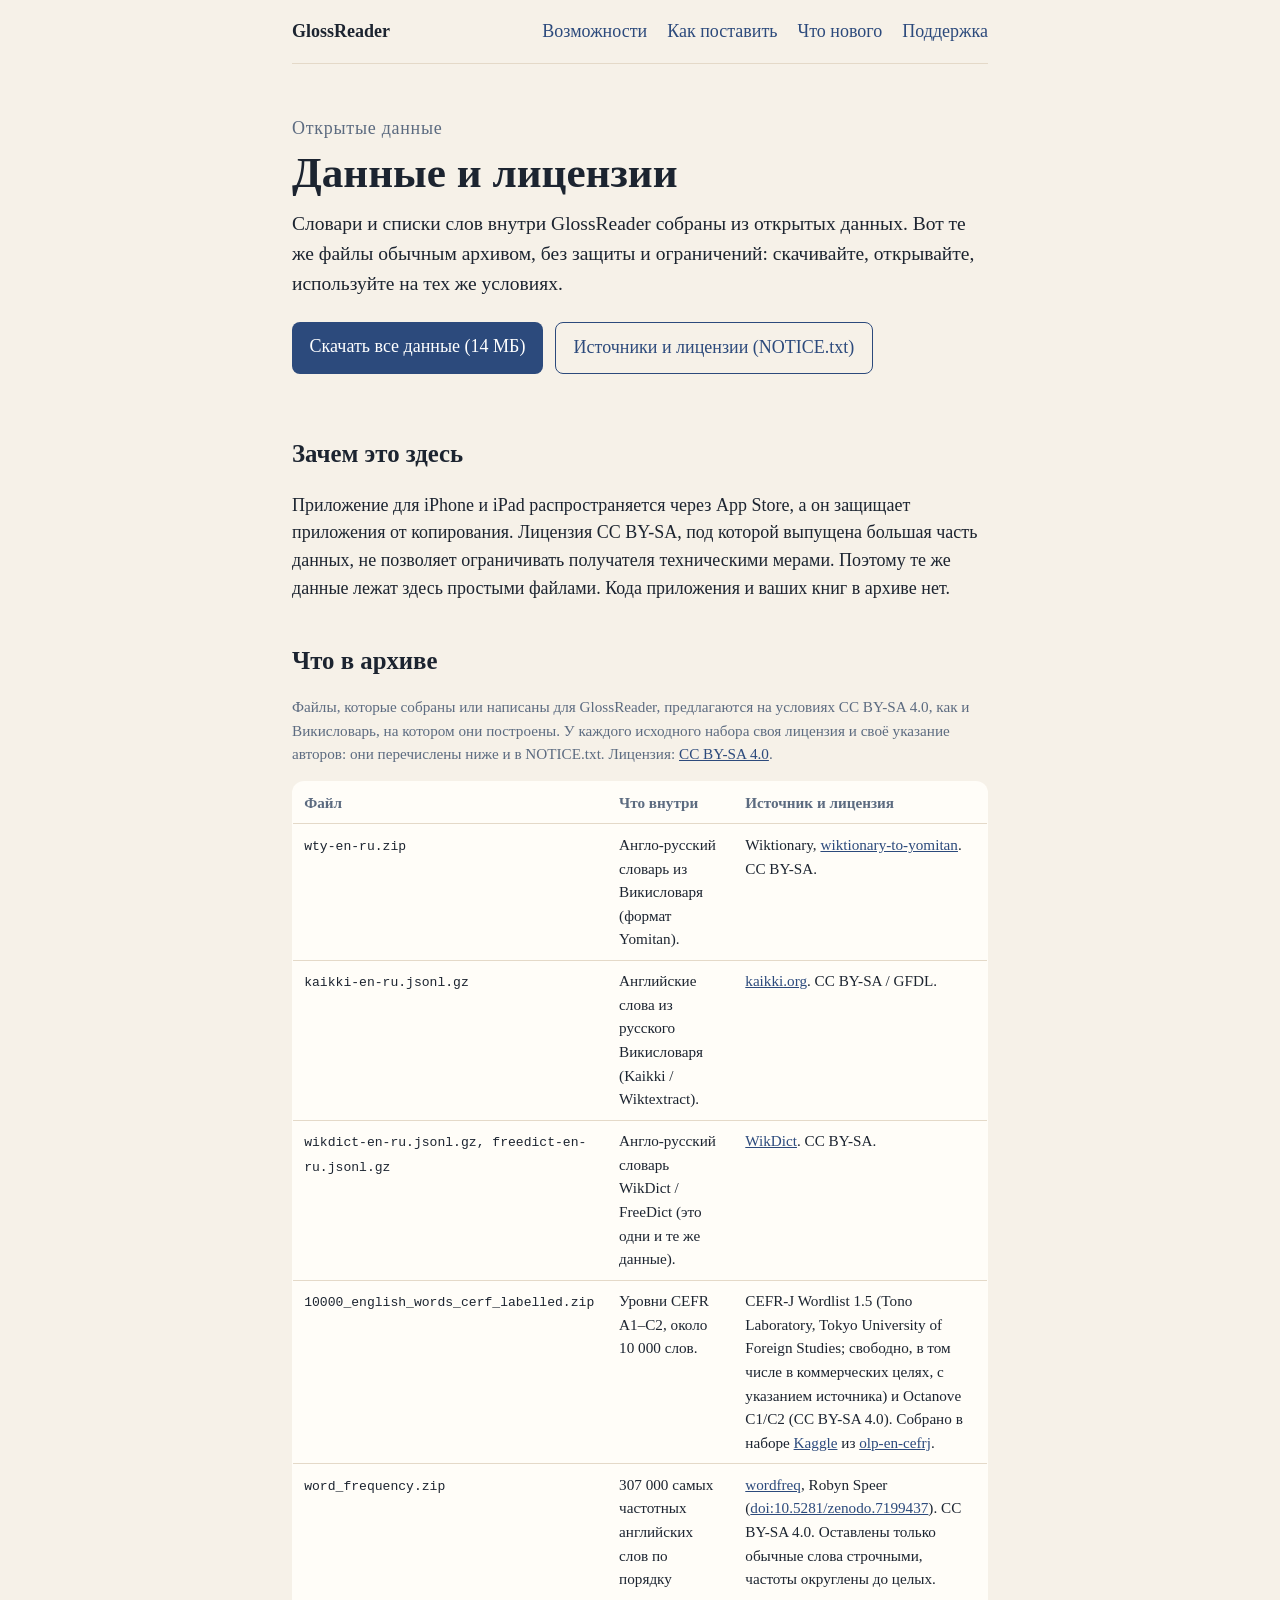
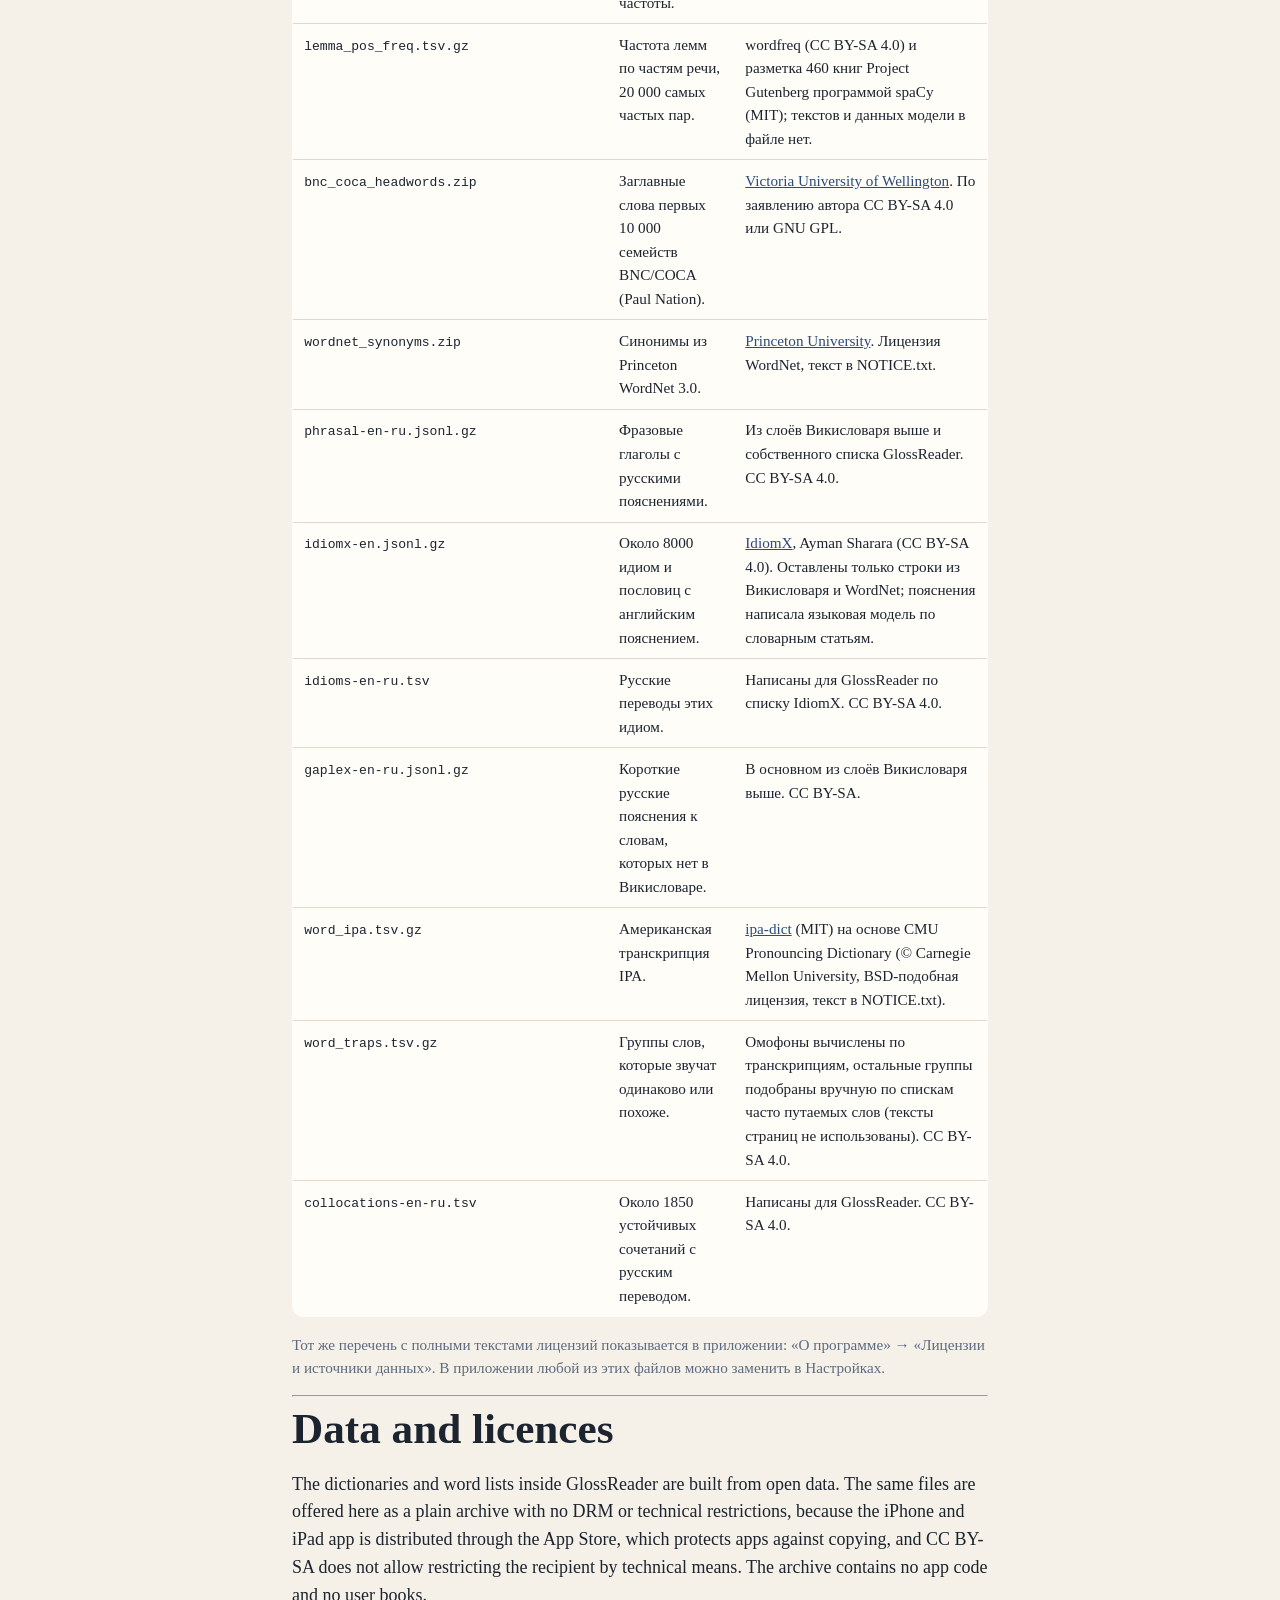
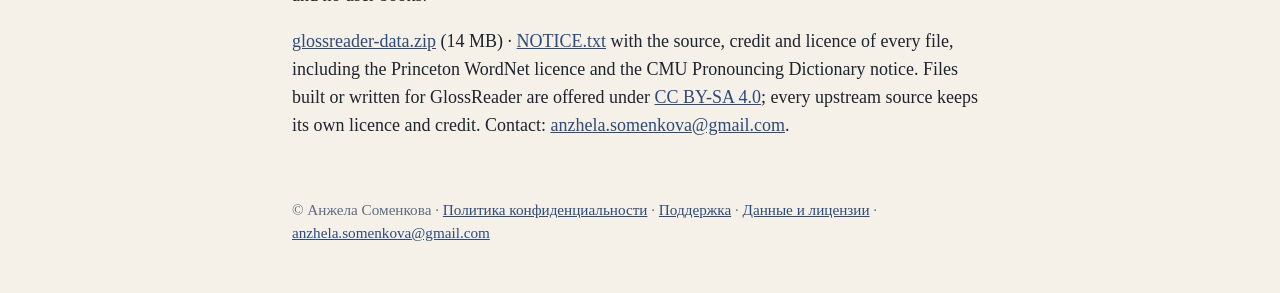
==== data.html @ 83afd5aa "Home page: drop the note under the video Co-Authored-By: Claude Opus 5.5 <noreply@anthropic.com>" ====
<!DOCTYPE html>
<html lang="ru">
<head>
  <meta charset="utf-8">
  <meta name="viewport" content="width=device-width, initial-scale=1">
  <title>GlossReader: данные и лицензии / Data and licences</title>
  <link rel="stylesheet" href="style.css">
</head>
<body>
  <div class="wrap">
    <nav>
      <a class="brand" href="index.html">GlossReader</a>
      <a href="index.html#features">Возможности</a>
      <a href="guide.html">Как поставить</a>
      <a href="notes.html">Что нового</a>
      <a href="support.html">Поддержка</a>
    </nav>

    <header class="hero">
      <p class="kicker">Открытые данные</p>
      <h1>Данные и лицензии</h1>
      <p class="lead">Словари и списки слов внутри GlossReader собраны из открытых данных. Вот те же файлы обычным архивом, без защиты и ограничений: скачивайте, открывайте, используйте на тех же условиях.</p>
      <div class="downloads">
        <a class="btn" href="downloads/data/glossreader-data.zip">Скачать все данные (14 МБ)</a>
        <a class="btn secondary" href="downloads/data/NOTICE.txt">Источники и лицензии (NOTICE.txt)</a>
      </div>
    </header>

    <h2>Зачем это здесь</h2>
    <p>Приложение для iPhone и iPad распространяется через App Store, а он защищает приложения от копирования. Лицензия CC BY-SA, под которой выпущена большая часть данных, не позволяет ограничивать получателя техническими мерами. Поэтому те же данные лежат здесь простыми файлами. Кода приложения и ваших книг в архиве нет.</p>

    <h2>Что в архиве</h2>
    <p class="fine">Файлы, которые собраны или написаны для GlossReader, предлагаются на условиях CC BY-SA 4.0, как и Викисловарь, на котором они построены. У каждого исходного набора своя лицензия и своё указание авторов: они перечислены ниже и в NOTICE.txt. Лицензия: <a href="https://creativecommons.org/licenses/by-sa/4.0/legalcode.en">CC BY-SA 4.0</a>.</p>
    <table>
      <thead><tr><th>Файл</th><th>Что внутри</th><th>Источник и лицензия</th></tr></thead>
      <tbody>
        <tr><td><code>wty-en-ru.zip</code></td><td>Англо-русский словарь из Викисловаря (формат Yomitan).</td><td>Wiktionary, <a href="https://github.com/yomidevs/wiktionary-to-yomitan">wiktionary-to-yomitan</a>. CC BY-SA.</td></tr>
        <tr><td><code>kaikki-en-ru.jsonl.gz</code></td><td>Английские слова из русского Викисловаря (Kaikki / Wiktextract).</td><td><a href="https://kaikki.org/dictionary/downloads/ru/">kaikki.org</a>. CC BY-SA / GFDL.</td></tr>
        <tr><td><code>wikdict-en-ru.jsonl.gz, freedict-en-ru.jsonl.gz</code></td><td>Англо-русский словарь WikDict / FreeDict (это одни и те же данные).</td><td><a href="https://www.wikdict.com/page/about">WikDict</a>. CC BY-SA.</td></tr>
        <tr><td><code>10000_english_words_cerf_labelled.zip</code></td><td>Уровни CEFR A1–C2, около 10 000 слов.</td><td>CEFR-J Wordlist 1.5 (Tono Laboratory, Tokyo University of Foreign Studies; свободно, в том числе в коммерческих целях, с указанием источника) и Octanove C1/C2 (CC BY-SA 4.0). Собрано в наборе <a href="https://www.kaggle.com/datasets/nezahatkk/10-000-english-words-cerf-labelled">Kaggle</a> из <a href="https://github.com/openlanguageprofiles/olp-en-cefrj">olp-en-cefrj</a>.</td></tr>
        <tr><td><code>word_frequency.zip</code></td><td>307 000 самых частотных английских слов по порядку частоты.</td><td><a href="https://github.com/rspeer/wordfreq">wordfreq</a>, Robyn Speer (<a href="https://doi.org/10.5281/zenodo.7199437">doi:10.5281/zenodo.7199437</a>). CC BY-SA 4.0. Оставлены только обычные слова строчными, частоты округлены до целых.</td></tr>
        <tr><td><code>lemma_pos_freq.tsv.gz</code></td><td>Частота лемм по частям речи, 20 000 самых частых пар.</td><td>wordfreq (CC BY-SA 4.0) и разметка 460 книг Project Gutenberg программой spaCy (MIT); текстов и данных модели в файле нет.</td></tr>
        <tr><td><code>bnc_coca_headwords.zip</code></td><td>Заглавные слова первых 10 000 семейств BNC/COCA (Paul Nation).</td><td><a href="https://www.wgtn.ac.nz/lals/resources/paul-nations-resources/vocabulary-lists">Victoria University of Wellington</a>. По заявлению автора CC BY-SA 4.0 или GNU GPL.</td></tr>
        <tr><td><code>wordnet_synonyms.zip</code></td><td>Синонимы из Princeton WordNet 3.0.</td><td><a href="https://wordnet.princeton.edu/">Princeton University</a>. Лицензия WordNet, текст в NOTICE.txt.</td></tr>
        <tr><td><code>phrasal-en-ru.jsonl.gz</code></td><td>Фразовые глаголы с русскими пояснениями.</td><td>Из слоёв Викисловаря выше и собственного списка GlossReader. CC BY-SA 4.0.</td></tr>
        <tr><td><code>idiomx-en.jsonl.gz</code></td><td>Около 8000 идиом и пословиц с английским пояснением.</td><td><a href="https://huggingface.co/datasets/aymansharara/IdiomX">IdiomX</a>, Ayman Sharara (CC BY-SA 4.0). Оставлены только строки из Викисловаря и WordNet; пояснения написала языковая модель по словарным статьям.</td></tr>
        <tr><td><code>idioms-en-ru.tsv</code></td><td>Русские переводы этих идиом.</td><td>Написаны для GlossReader по списку IdiomX. CC BY-SA 4.0.</td></tr>
        <tr><td><code>gaplex-en-ru.jsonl.gz</code></td><td>Короткие русские пояснения к словам, которых нет в Викисловаре.</td><td>В основном из слоёв Викисловаря выше. CC BY-SA.</td></tr>
        <tr><td><code>word_ipa.tsv.gz</code></td><td>Американская транскрипция IPA.</td><td><a href="https://github.com/open-dict-data/ipa-dict">ipa-dict</a> (MIT) на основе CMU Pronouncing Dictionary (© Carnegie Mellon University, BSD-подобная лицензия, текст в NOTICE.txt).</td></tr>
        <tr><td><code>word_traps.tsv.gz</code></td><td>Группы слов, которые звучат одинаково или похоже.</td><td>Омофоны вычислены по транскрипциям, остальные группы подобраны вручную по спискам часто путаемых слов (тексты страниц не использованы). CC BY-SA 4.0.</td></tr>
        <tr><td><code>collocations-en-ru.tsv</code></td><td>Около 1850 устойчивых сочетаний с русским переводом.</td><td>Написаны для GlossReader. CC BY-SA 4.0.</td></tr>
      </tbody>
    </table>
    <p class="fine">Тот же перечень с полными текстами лицензий показывается в приложении: «О программе» → «Лицензии и источники данных». В приложении любой из этих файлов можно заменить в Настройках.</p>

    <hr>

    <h1>Data and licences</h1>
    <p>The dictionaries and word lists inside GlossReader are built from open data. The same files are offered here as a plain archive with no DRM or technical restrictions, because the iPhone and iPad app is distributed through the App Store, which protects apps against copying, and CC BY-SA does not allow restricting the recipient by technical means. The archive contains no app code and no user books.</p>
    <p><a href="downloads/data/glossreader-data.zip">glossreader-data.zip</a> (14 MB) · <a href="downloads/data/NOTICE.txt">NOTICE.txt</a> with the source, credit and licence of every file, including the Princeton WordNet licence and the CMU Pronouncing Dictionary notice. Files built or written for GlossReader are offered under <a href="https://creativecommons.org/licenses/by-sa/4.0/legalcode.en">CC BY-SA 4.0</a>; every upstream source keeps its own licence and credit. Contact: <a href="mailto:anzhela.somenkova@gmail.com">anzhela.somenkova@gmail.com</a>.</p>

    <footer>© Анжела Соменкова · <a href="privacy.html">Политика конфиденциальности</a> · <a href="support.html">Поддержка</a> · <a href="data.html">Данные и лицензии</a> · <a href="mailto:anzhela.somenkova@gmail.com">anzhela.somenkova@gmail.com</a></footer>
  </div>
</body>
</html>
---- style.css ----
:root {
  color-scheme: light;
  --ink: #1c2430;
  --muted: #5c6b80;
  --paper: #f6f1e8;
  --card: #fffdf8;
  --line: #e4d9c8;
  --btn: #2c4a7c;
  --accent: #5b8def;
}
* { box-sizing: border-box; }
body {
  margin: 0;
  font: 18px/1.55 Georgia, "Iowan Old Style", Palatino, serif;
  color: var(--ink);
  background: var(--paper);
}
a { color: var(--btn); }
.wrap { max-width: 46rem; margin: 0 auto; padding: 0 1.25rem; }
nav {
  display: flex;
  flex-wrap: wrap;
  gap: 0.75rem 1.25rem;
  align-items: baseline;
  padding: 1.1rem 0;
  border-bottom: 1px solid var(--line);
}
nav .brand {
  font-weight: 700;
  color: var(--ink);
  text-decoration: none;
  margin-right: auto;
}
nav a { text-decoration: none; }
nav a:hover { text-decoration: underline; }
header.hero { padding: 3.2rem 0 1rem; }
.kicker { letter-spacing: 0.04em; color: var(--muted); margin: 0 0 0.4rem; }
h1 { font-size: 2.7rem; line-height: 1.08; margin: 0 0 0.8rem; }
h2 { font-size: 1.55rem; margin: 2.4rem 0 0.6rem; }
h3 { font-size: 1.15rem; margin: 0 0 0.35rem; }
.lead { font-size: 1.22rem; margin-top: 0; }
.downloads { display: flex; flex-wrap: wrap; gap: 0.75rem; margin: 1.4rem 0 0.4rem; }
.btn {
  display: inline-block;
  background: var(--btn);
  color: #fff;
  text-decoration: none;
  padding: 0.7rem 1.1rem;
  border-radius: 8px;
}
.btn.secondary { background: transparent; color: var(--btn); border: 1px solid var(--btn); }
.fine, footer { color: var(--muted); font-size: 0.95rem; }
footer { padding: 2.5rem 0 3rem; }
.cards {
  display: grid;
  grid-template-columns: 1fr;
  gap: 0.8rem;
  margin-top: 1rem;
}
@media (min-width: 720px) {
  .cards { grid-template-columns: 1fr 1fr; }
}
.card, .note, .step {
  background: var(--card);
  border: 1px solid var(--line);
  border-radius: 12px;
  padding: 1rem 1.1rem 1.05rem;
}
.card p, .note p, .step p { margin: 0.35rem 0 0; }
.card p { color: var(--muted); font-size: 0.98rem; }
.steps { display: grid; gap: 0.8rem; margin-top: 0.6rem; }
.step strong.n {
  display: inline-block;
  min-width: 1.4rem;
  color: var(--accent);
}
pre, code {
  font-family: ui-monospace, SFMono-Regular, Menlo, monospace;
  font-size: 0.86em;
}
pre {
  background: #1c2430;
  color: #f6f1e8;
  padding: 0.9rem 1rem;
  border-radius: 10px;
  overflow-x: auto;
  line-height: 1.45;
}
table {
  width: 100%;
  border-collapse: collapse;
  background: var(--card);
  border: 1px solid var(--line);
  border-radius: 12px;
  overflow: hidden;
  font-size: 0.95rem;
}
th, td { text-align: left; padding: 0.55rem 0.7rem; border-bottom: 1px solid var(--line); vertical-align: top; }
th { color: var(--muted); font-weight: 600; }
.note time { color: var(--muted); font-size: 0.9rem; }
.note ul { margin: 0.4rem 0 0; padding-left: 1.15rem; }
.note li { margin: 0.25rem 0; }
.notes { display: grid; gap: 0.9rem; }
.video {
  position: relative;
  aspect-ratio: 16 / 9;
  margin: 0.6rem 0 0.4rem;
  border-radius: 12px;
  overflow: hidden;
  background: #000;
  border: 1px solid var(--line);
}
.video a { position: absolute; inset: 0; display: block; }
.video img, .video iframe { position: absolute; inset: 0; width: 100%; height: 100%; border: 0; object-fit: cover; display: block; }
.video .play {
  position: absolute;
  left: 50%;
  top: 50%;
  width: 76px;
  height: 54px;
  margin: -27px 0 0 -38px;
  border-radius: 14px;
  background: rgba(28, 36, 48, 0.82);
  transition: background 0.15s;
}
.video .play::after {
  content: "";
  position: absolute;
  left: 31px;
  top: 16px;
  border-style: solid;
  border-width: 11px 0 11px 19px;
  border-color: transparent transparent transparent #fff;
}
.video a:hover .play, .video a:focus-visible .play { background: #c4302b; }
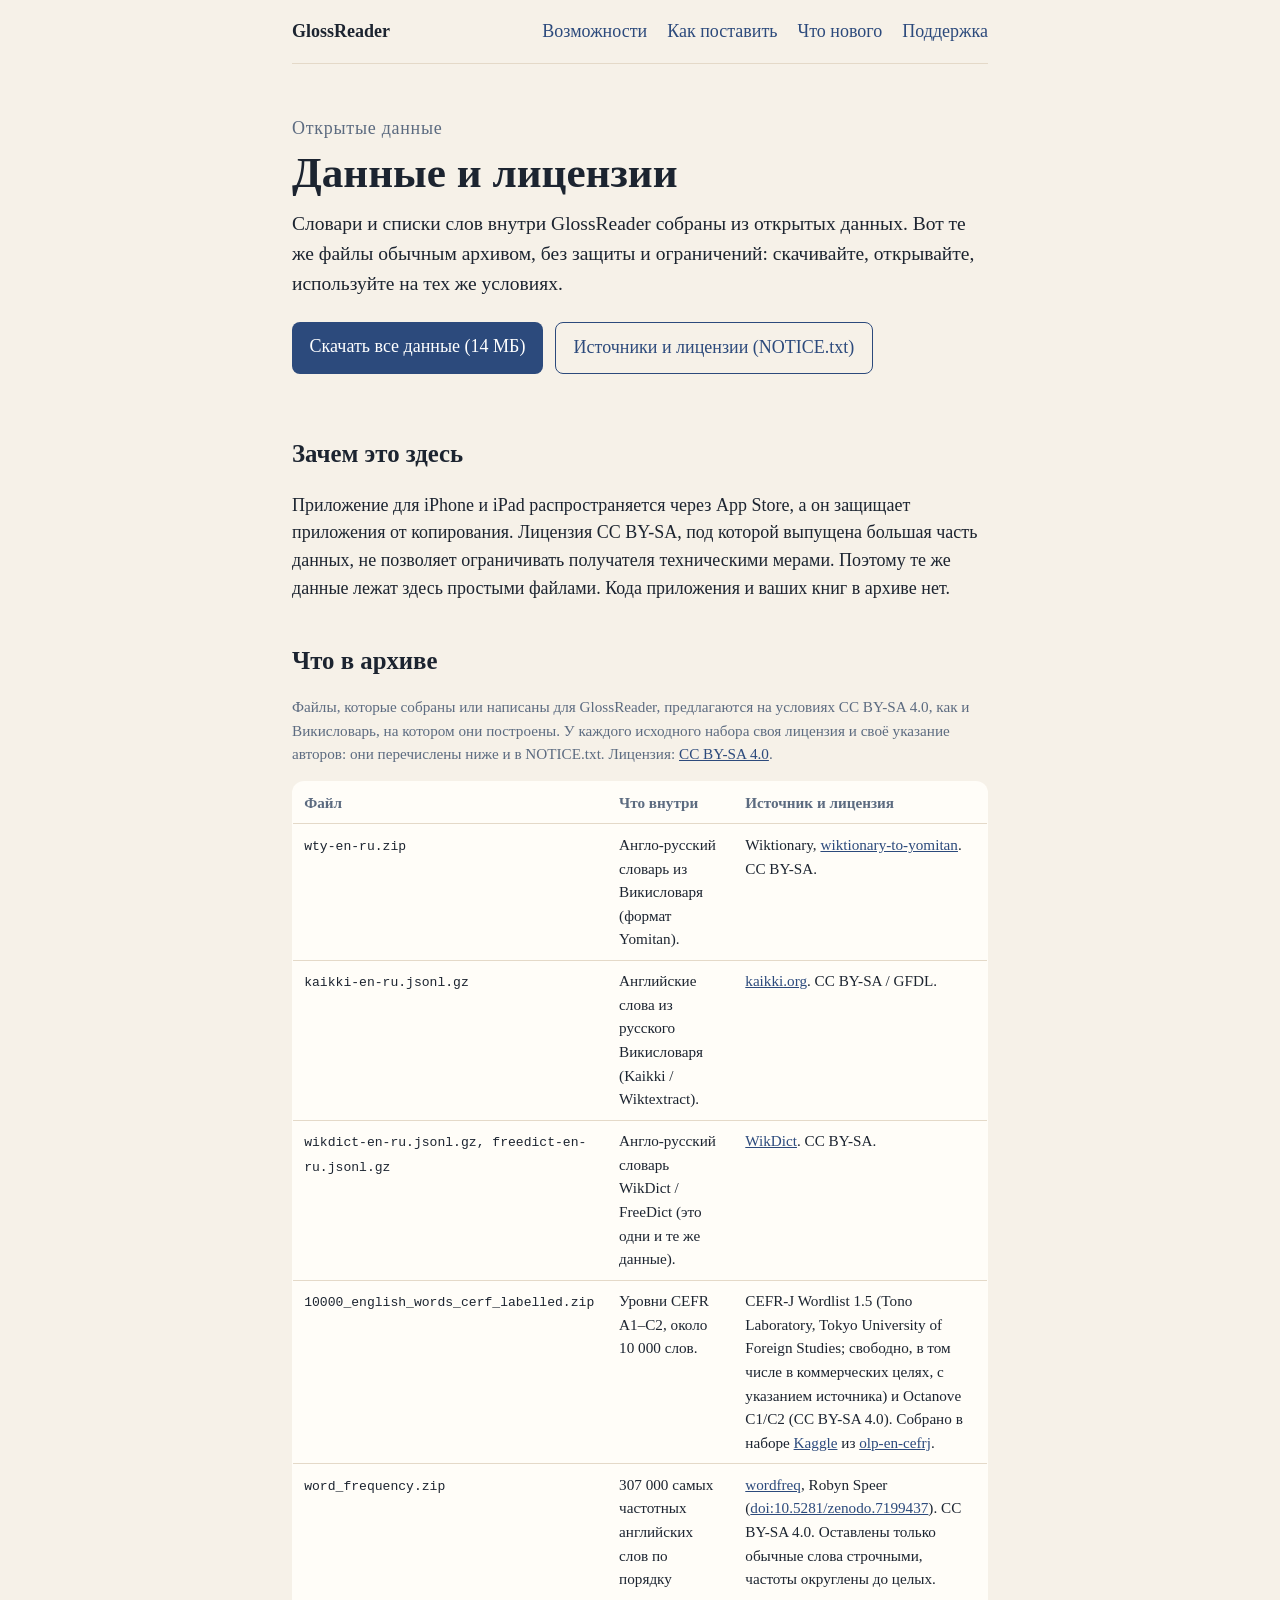
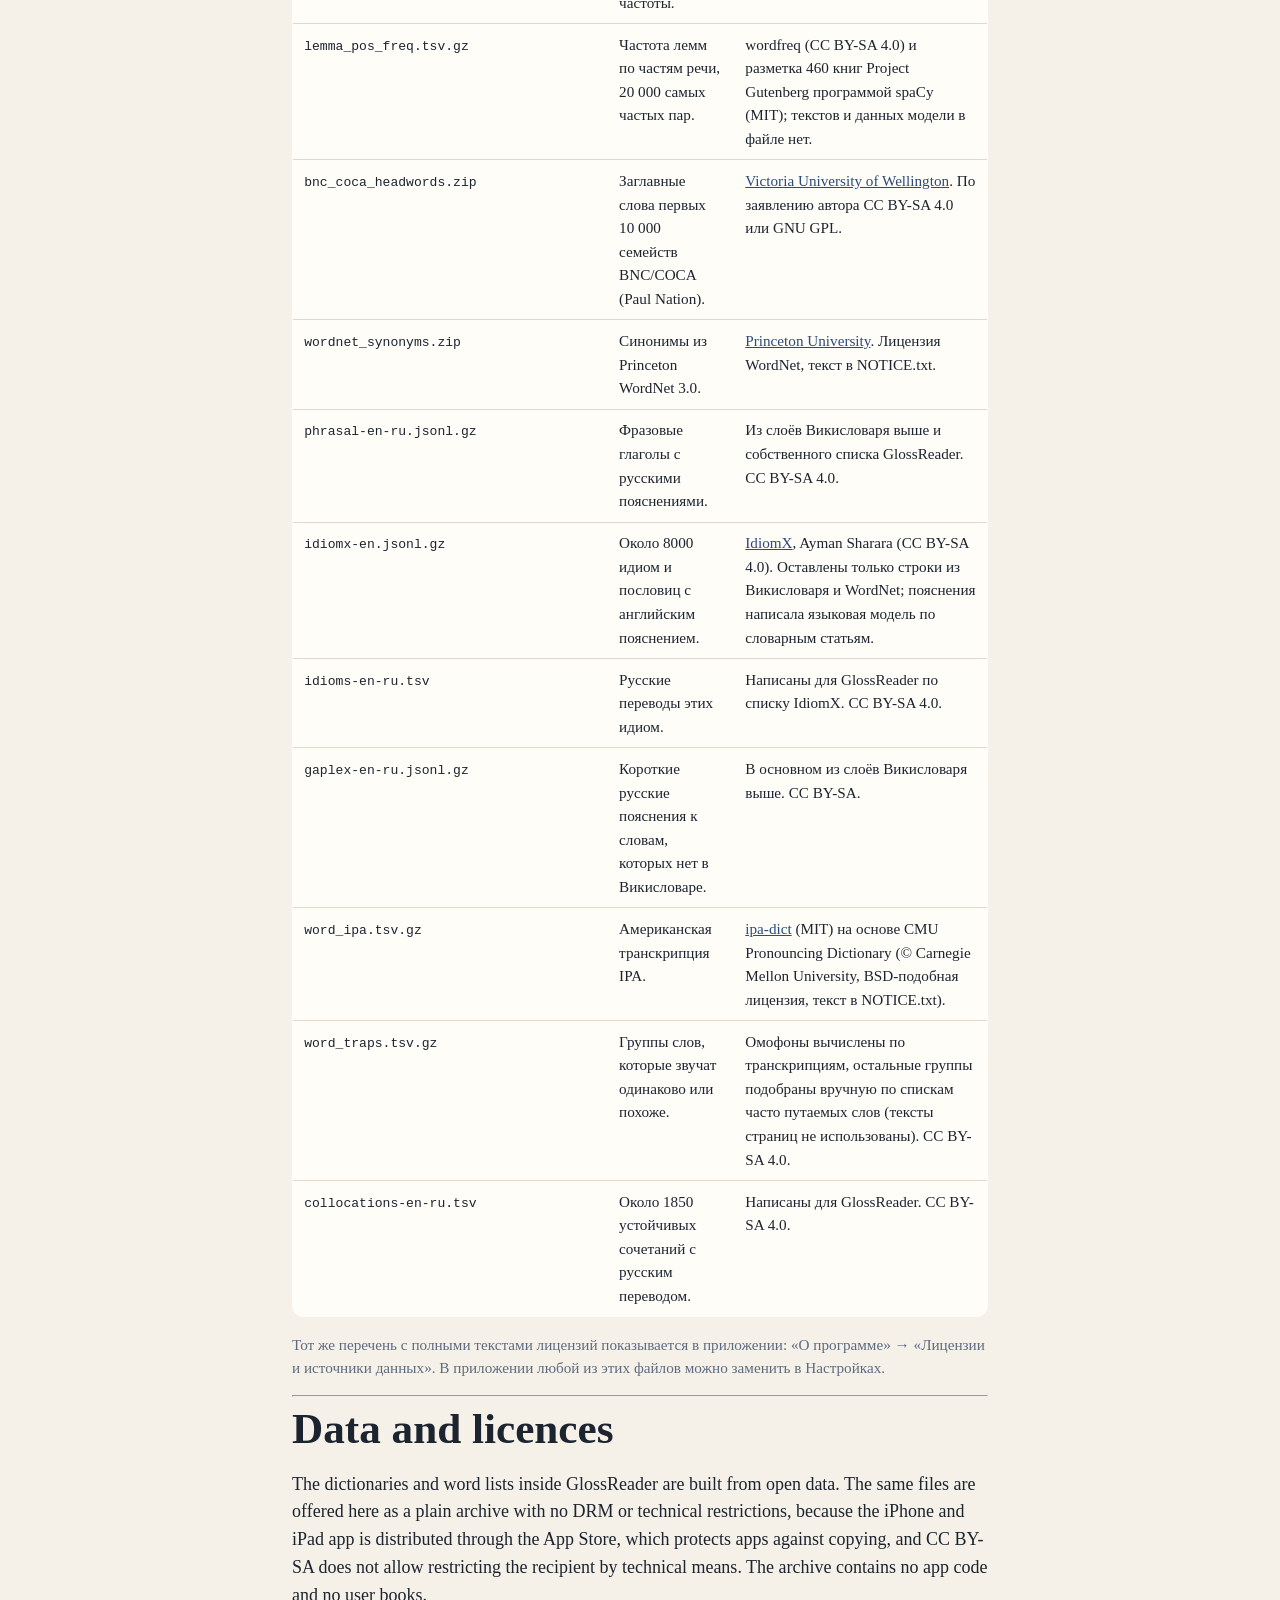
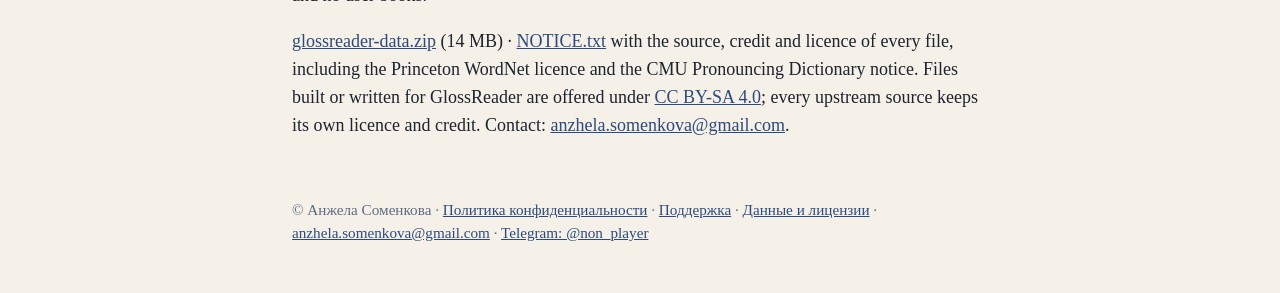
==== commit a49eac23: "Footer: add Telegram contact (@non_player) on every page Co-Authored-By: Claude Sonnet 5.5 <noreply@" ====
--- a/data.html
+++ b/data.html
@@ -59,7 +59,7 @@
     <p>The dictionaries and word lists inside GlossReader are built from open data. The same files are offered here as a plain archive with no DRM or technical restrictions, because the iPhone and iPad app is distributed through the App Store, which protects apps against copying, and CC BY-SA does not allow restricting the recipient by technical means. The archive contains no app code and no user books.</p>
     <p><a href="downloads/data/glossreader-data.zip">glossreader-data.zip</a> (14 MB) · <a href="downloads/data/NOTICE.txt">NOTICE.txt</a> with the source, credit and licence of every file, including the Princeton WordNet licence and the CMU Pronouncing Dictionary notice. Files built or written for GlossReader are offered under <a href="https://creativecommons.org/licenses/by-sa/4.0/legalcode.en">CC BY-SA 4.0</a>; every upstream source keeps its own licence and credit. Contact: <a href="mailto:anzhela.somenkova@gmail.com">anzhela.somenkova@gmail.com</a>.</p>
 
-    <footer>© Анжела Соменкова · <a href="privacy.html">Политика конфиденциальности</a> · <a href="support.html">Поддержка</a> · <a href="data.html">Данные и лицензии</a> · <a href="mailto:anzhela.somenkova@gmail.com">anzhela.somenkova@gmail.com</a></footer>
+    <footer>© Анжела Соменкова · <a href="privacy.html">Политика конфиденциальности</a> · <a href="support.html">Поддержка</a> · <a href="data.html">Данные и лицензии</a> · <a href="mailto:anzhela.somenkova@gmail.com">anzhela.somenkova@gmail.com</a> · <a href="https://t.me/non_player">Telegram: @non_player</a></footer>
   </div>
 </body>
 </html>
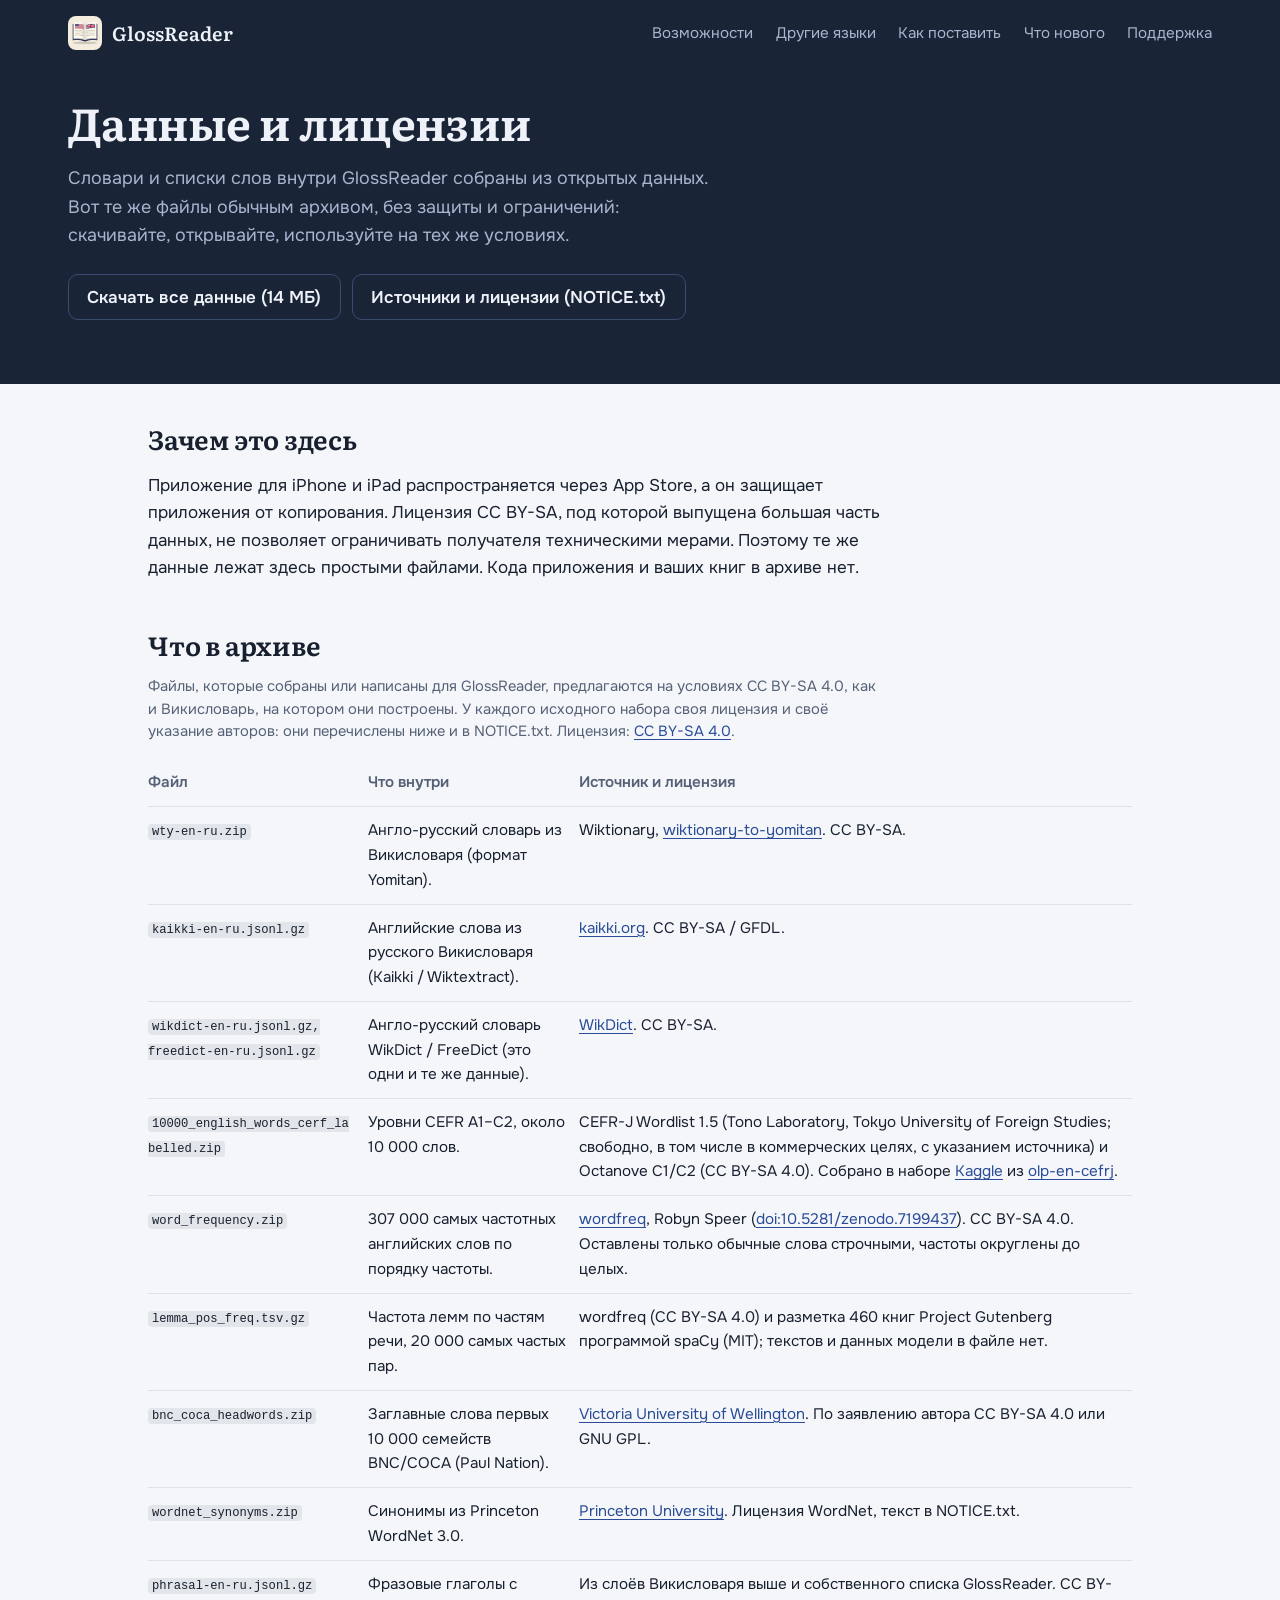
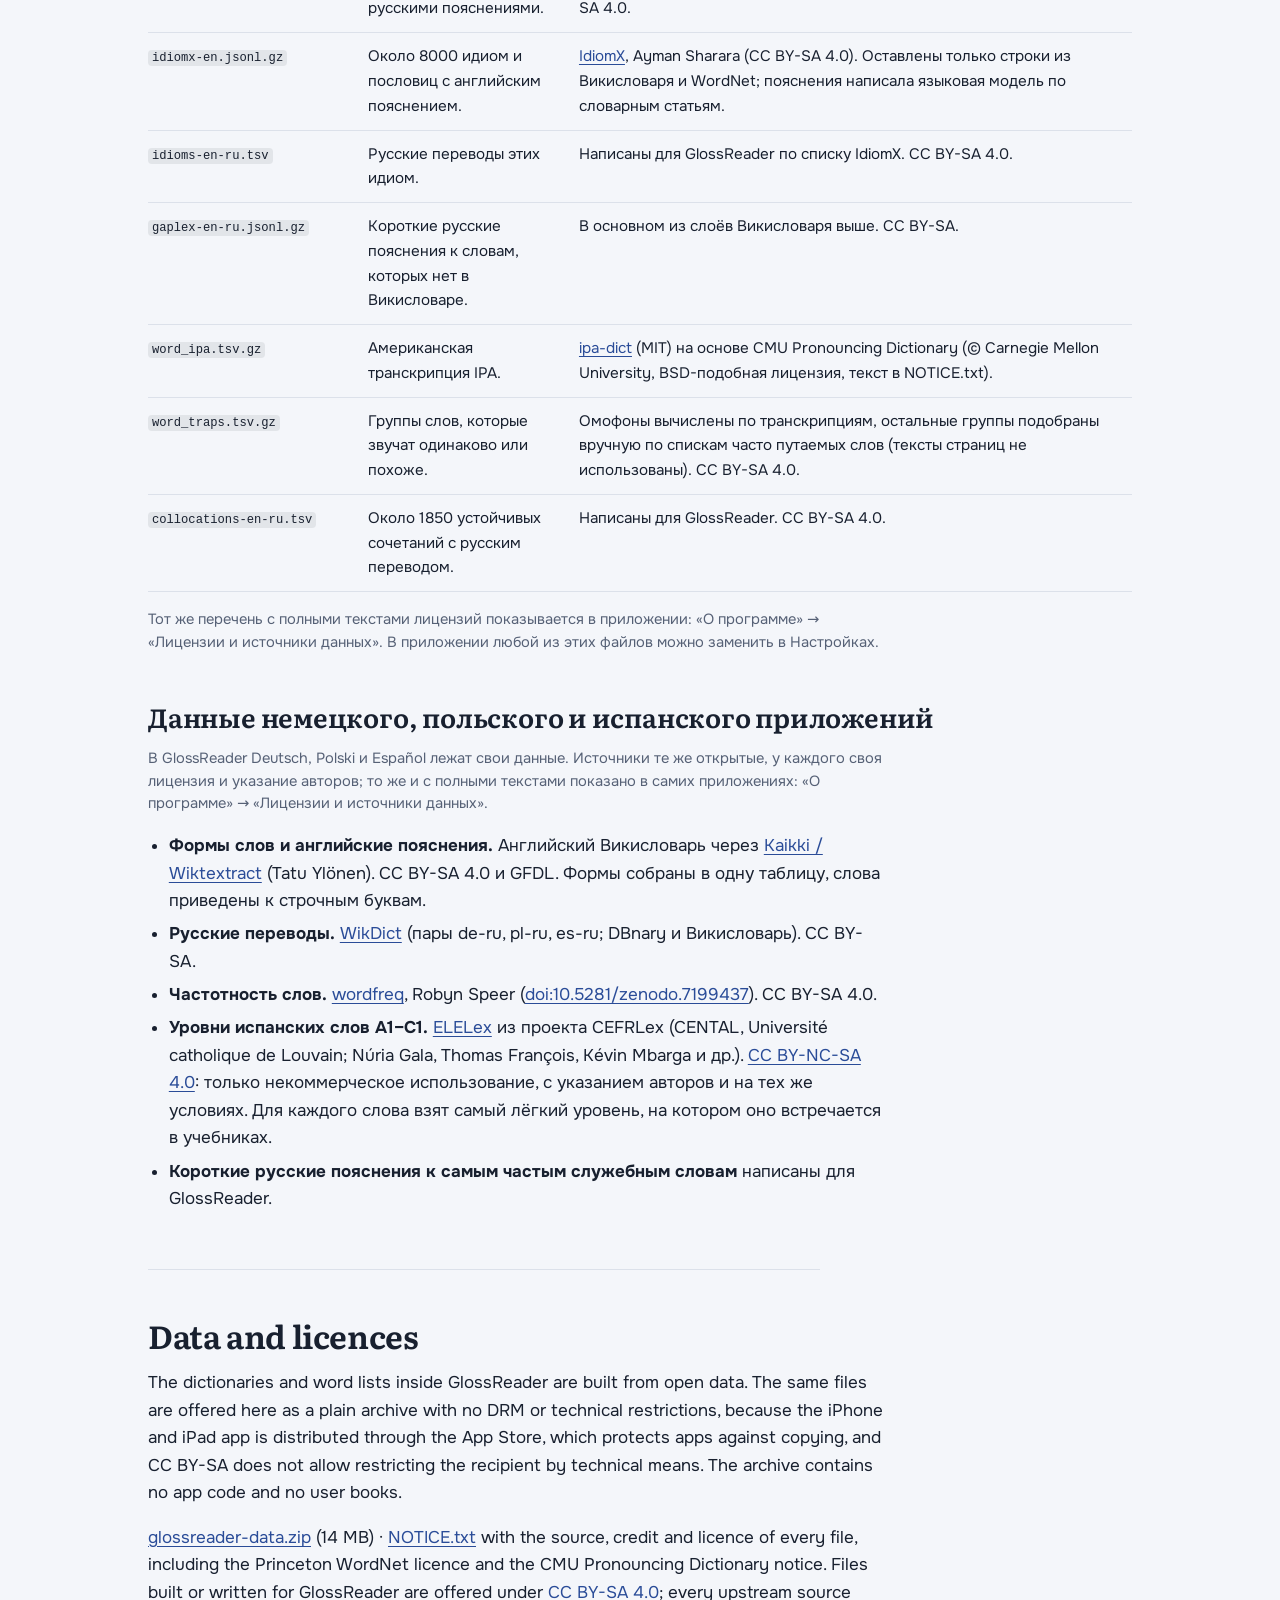
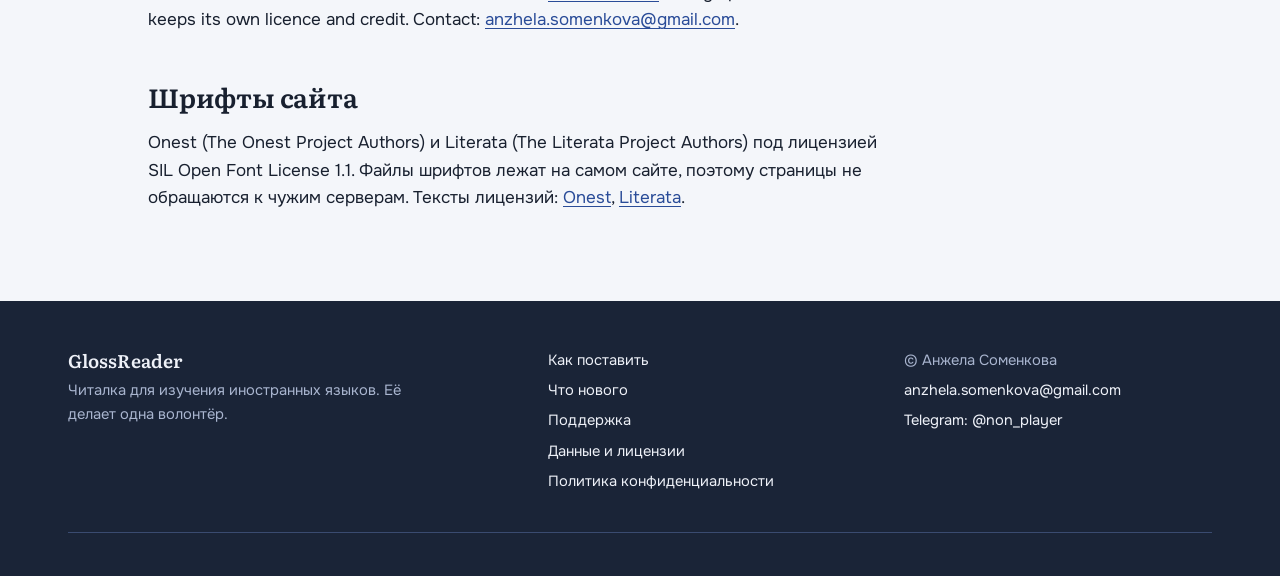
==== commit 89f84be9: "Publish GlossReader.dmg from fa3bb95392d17eca60a1995e101dc27b98f1e552" ====
--- a/data.html
+++ b/data.html
@@ -3,29 +3,40 @@
 <head>
   <meta charset="utf-8">
   <meta name="viewport" content="width=device-width, initial-scale=1">
+  <meta name="theme-color" content="#1a2437">
   <title>GlossReader: данные и лицензии / Data and licences</title>
-  <link rel="stylesheet" href="style.css">
+  <link rel="preload" href="fonts/onest-cyrillic-wght-normal.woff2" as="font" type="font/woff2" crossorigin>
+  <link rel="preload" href="fonts/literata-cyrillic-wght-normal.woff2" as="font" type="font/woff2" crossorigin>
+  <link rel="stylesheet" href="style.css?v=2026-11-12b">
+  <link rel="icon" href="favicon.ico" sizes="any">
+  <link rel="icon" type="image/png" sizes="32x32" href="favicon-32.png">
+  <link rel="icon" type="image/png" sizes="192x192" href="icon-192.png">
+  <link rel="apple-touch-icon" href="apple-touch-icon.png">
 </head>
 <body>
-  <div class="wrap">
-    <nav>
-      <a class="brand" href="index.html">GlossReader</a>
+  <header class="top">
+    <div class="wide">
+    <nav class="nav" aria-label="Разделы">
+      <a class="brand" href="index.html"><img src="icon-192.png" alt="" width="34" height="34">GlossReader</a>
       <a href="index.html#features">Возможности</a>
+      <a href="index.html#languages">Другие языки</a>
       <a href="guide.html">Как поставить</a>
       <a href="notes.html">Что нового</a>
       <a href="support.html">Поддержка</a>
     </nav>
-
-    <header class="hero">
-      <p class="kicker">Открытые данные</p>
+      <div class="page-head">
       <h1>Данные и лицензии</h1>
       <p class="lead">Словари и списки слов внутри GlossReader собраны из открытых данных. Вот те же файлы обычным архивом, без защиты и ограничений: скачивайте, открывайте, используйте на тех же условиях.</p>
       <div class="downloads">
-        <a class="btn" href="downloads/data/glossreader-data.zip">Скачать все данные (14 МБ)</a>
-        <a class="btn secondary" href="downloads/data/NOTICE.txt">Источники и лицензии (NOTICE.txt)</a>
+        <a class="btn" href="downloads/data/glossreader-data.zip" data-goatcounter-click="download-glossreader-data.zip">Скачать все данные (14 МБ)</a>
+        <a class="btn secondary" href="downloads/data/NOTICE.txt" data-goatcounter-click="download-NOTICE.txt">Источники и лицензии (NOTICE.txt)</a>
       </div>
-    </header>
+    
+      </div>
+    </div>
+  </header>
 
+  <main class="prose roomy">
     <h2>Зачем это здесь</h2>
     <p>Приложение для iPhone и iPad распространяется через App Store, а он защищает приложения от копирования. Лицензия CC BY-SA, под которой выпущена большая часть данных, не позволяет ограничивать получателя техническими мерами. Поэтому те же данные лежат здесь простыми файлами. Кода приложения и ваших книг в архиве нет.</p>
 
@@ -53,13 +64,50 @@
     </table>
     <p class="fine">Тот же перечень с полными текстами лицензий показывается в приложении: «О программе» → «Лицензии и источники данных». В приложении любой из этих файлов можно заменить в Настройках.</p>
 
+    <h2>Данные немецкого, польского и испанского приложений</h2>
+    <p class="fine">В GlossReader Deutsch, Polski и Español лежат свои данные. Источники те же открытые, у каждого своя лицензия и указание авторов; то же и с полными текстами показано в самих приложениях: «О программе» → «Лицензии и источники данных».</p>
+    <ul>
+      <li><strong>Формы слов и английские пояснения.</strong> Английский Викисловарь через <a href="https://kaikki.org/">Kaikki / Wiktextract</a> (Tatu Ylönen). CC BY-SA 4.0 и GFDL. Формы собраны в одну таблицу, слова приведены к строчным буквам.</li>
+      <li><strong>Русские переводы.</strong> <a href="https://www.wikdict.com/page/about">WikDict</a> (пары de-ru, pl-ru, es-ru; DBnary и Викисловарь). CC BY-SA.</li>
+      <li><strong>Частотность слов.</strong> <a href="https://github.com/rspeer/wordfreq">wordfreq</a>, Robyn Speer (<a href="https://doi.org/10.5281/zenodo.7199437">doi:10.5281/zenodo.7199437</a>). CC BY-SA 4.0.</li>
+      <li><strong>Уровни испанских слов A1–C1.</strong> <a href="https://cental.uclouvain.be/cefrlex/">ELELex</a> из проекта CEFRLex (CENTAL, Université catholique de Louvain; Núria Gala, Thomas François, Kévin Mbarga и др.). <a href="https://creativecommons.org/licenses/by-nc-sa/4.0/">CC BY-NC-SA 4.0</a>: только некоммерческое использование, с указанием авторов и на тех же условиях. Для каждого слова взят самый лёгкий уровень, на котором оно встречается в учебниках.</li>
+      <li><strong>Короткие русские пояснения к самым частым служебным словам</strong> написаны для GlossReader.</li>
+    </ul>
+
     <hr>
 
     <h1>Data and licences</h1>
     <p>The dictionaries and word lists inside GlossReader are built from open data. The same files are offered here as a plain archive with no DRM or technical restrictions, because the iPhone and iPad app is distributed through the App Store, which protects apps against copying, and CC BY-SA does not allow restricting the recipient by technical means. The archive contains no app code and no user books.</p>
-    <p><a href="downloads/data/glossreader-data.zip">glossreader-data.zip</a> (14 MB) · <a href="downloads/data/NOTICE.txt">NOTICE.txt</a> with the source, credit and licence of every file, including the Princeton WordNet licence and the CMU Pronouncing Dictionary notice. Files built or written for GlossReader are offered under <a href="https://creativecommons.org/licenses/by-sa/4.0/legalcode.en">CC BY-SA 4.0</a>; every upstream source keeps its own licence and credit. Contact: <a href="mailto:anzhela.somenkova@gmail.com">anzhela.somenkova@gmail.com</a>.</p>
+    <p><a href="downloads/data/glossreader-data.zip" data-goatcounter-click="download-glossreader-data.zip">glossreader-data.zip</a> (14 MB) · <a href="downloads/data/NOTICE.txt" data-goatcounter-click="download-NOTICE.txt">NOTICE.txt</a> with the source, credit and licence of every file, including the Princeton WordNet licence and the CMU Pronouncing Dictionary notice. Files built or written for GlossReader are offered under <a href="https://creativecommons.org/licenses/by-sa/4.0/legalcode.en">CC BY-SA 4.0</a>; every upstream source keeps its own licence and credit. Contact: <a href="mailto:anzhela.somenkova@gmail.com">anzhela.somenkova@gmail.com</a>.</p>
 
-    <footer>© Анжела Соменкова · <a href="privacy.html">Политика конфиденциальности</a> · <a href="support.html">Поддержка</a> · <a href="data.html">Данные и лицензии</a> · <a href="mailto:anzhela.somenkova@gmail.com">anzhela.somenkova@gmail.com</a> · <a href="https://t.me/non_player">Telegram: @non_player</a></footer>
-  </div>
+    
+
+    <h2>Шрифты сайта</h2>
+    <p>Onest (The Onest Project Authors) и Literata (The Literata Project Authors) под лицензией SIL Open Font License 1.1. Файлы шрифтов лежат на самом сайте, поэтому страницы не обращаются к чужим серверам. Тексты лицензий: <a href="fonts/OFL-Onest.txt">Onest</a>, <a href="fonts/OFL-Literata.txt">Literata</a>.</p>
+  </main>
+
+  <footer class="foot">
+    <div class="wide">
+      <div class="foot-grid">
+        <div>
+          <strong>GlossReader</strong>
+          <p>Читалка для изучения иностранных языков. Её делает одна волонтёр.</p>
+        </div>
+        <ul>
+          <li><a href="guide.html">Как поставить</a></li>
+          <li><a href="notes.html">Что нового</a></li>
+          <li><a href="support.html">Поддержка</a></li>
+          <li><a href="data.html">Данные и лицензии</a></li>
+          <li><a href="privacy.html">Политика конфиденциальности</a></li>
+        </ul>
+        <ul>
+          <li>© Анжела Соменкова</li>
+          <li><a href="mailto:anzhela.somenkova@gmail.com">anzhela.somenkova@gmail.com</a></li>
+          <li><a href="https://t.me/non_player">Telegram: @non_player</a></li>
+        </ul>
+      </div>
+      <div class="foot-base"><span></span><!-- stats-link --></div>
+    </div>
+  </footer>
 </body>
 </html>
--- a/style.css
+++ b/style.css
@@ -1,114 +1,347 @@
+/* GlossReader site. The page borrows the app's own look: navy chrome, a cream
+   book page (the icon's colours) and the CEFR highlight colours from the reader.
+   Fonts are served from this site (fonts/), so no visit talks to a third party. */
+
+@font-face {
+  font-family: "Onest";
+  font-weight: 100 900;
+  font-display: swap;
+  src: url("fonts/onest-cyrillic-wght-normal.woff2") format("woff2");
+  unicode-range: U+0301, U+0400-045F, U+0490-0491, U+04B0-04B1, U+2116;
+}
+@font-face {
+  font-family: "Onest";
+  font-weight: 100 900;
+  font-display: swap;
+  src: url("fonts/onest-latin-wght-normal.woff2") format("woff2");
+  unicode-range: U+0000-00FF, U+0131, U+0152-0153, U+02BB-02BC, U+02C6, U+02DA, U+02DC, U+0304, U+0308, U+0329, U+2000-206F, U+20AC, U+2122, U+2191, U+2193, U+2212, U+2215, U+FEFF, U+FFFD;
+}
+@font-face {
+  font-family: "Literata";
+  font-weight: 200 900;
+  font-display: swap;
+  src: url("fonts/literata-cyrillic-wght-normal.woff2") format("woff2");
+  unicode-range: U+0301, U+0400-045F, U+0490-0491, U+04B0-04B1, U+2116;
+}
+@font-face {
+  font-family: "Literata";
+  font-weight: 200 900;
+  font-display: swap;
+  src: url("fonts/literata-latin-wght-normal.woff2") format("woff2");
+  unicode-range: U+0000-00FF, U+0131, U+0152-0153, U+02BB-02BC, U+02C6, U+02DA, U+02DC, U+0304, U+0308, U+0329, U+2000-206F, U+20AC, U+2122, U+2191, U+2193, U+2212, U+2215, U+FEFF, U+FFFD;
+}
+
 :root {
-  color-scheme: light;
-  --ink: #1c2430;
-  --muted: #5c6b80;
-  --paper: #f6f1e8;
-  --card: #fffdf8;
-  --line: #e4d9c8;
-  --btn: #2c4a7c;
-  --accent: #5b8def;
-}
+  color-scheme: light dark;
+  --navy: #1a2437;
+  --navy-raised: #26344f;
+  --navy-line: #3a4b70;
+  --on-navy: #eef1f8;
+  --on-navy-muted: #a9b5cf;
+  --paper: #f4ecdb;
+  --paper-ink: #1d2433;
+
+  --bg: #f4f6fa;
+  --surface: #ffffff;
+  --ink: #18202f;
+  --muted: #566176;
+  --line: #dce1ea;
+  --link: #2a4c98;
+  --btn-bg: #243b6b;
+  --btn-ink: #ffffff;
+  --btn-line: #243b6b;
+  --mark: #fff0b3;
+
+  /* The reader's CEFR colours (frontend/src/lib/levels.ts), as drawn on paper. */
+  --a1: rgba(139, 195, 74, 0.42);
+  --a2: rgba(205, 220, 57, 0.45);
+  --b1: rgba(255, 235, 59, 0.5);
+  --b2: rgba(255, 152, 0, 0.36);
+  --name: rgba(79, 195, 247, 0.4);
+  --phrase: rgba(0, 150, 136, 0.22);
+  --phrase-line: rgba(0, 121, 107, 0.85);
+  /* The same levels as solid chips on navy. */
+  --chip-a1: #9ccc65;
+  --chip-a2: #d4e157;
+  --chip-b1: #fff176;
+  --chip-b2: #ffb74d;
+  --chip-phrase: #4db6ac;
+
+  --serif: "Literata", Georgia, "Iowan Old Style", "Times New Roman", serif;
+  --sans: "Onest", system-ui, -apple-system, "Segoe UI", Roboto, sans-serif;
+}
+@media (prefers-color-scheme: dark) {
+  :root:not([data-theme="light"]) {
+    --bg: #0f1624;
+    --surface: #161f31;
+    --ink: #e7ebf3;
+    --muted: #9ba7bf;
+    --line: #28344d;
+    --link: #a9c0f2;
+    --btn-bg: #a9c0f2;
+    --btn-ink: #14203a;
+    --btn-line: #a9c0f2;
+    --mark: #4a4220;
+  }
+}
+
 * { box-sizing: border-box; }
+html { -webkit-text-size-adjust: 100%; }
 body {
   margin: 0;
-  font: 18px/1.55 Georgia, "Iowan Old Style", Palatino, serif;
+  font: 400 1.0625rem/1.62 var(--sans);
   color: var(--ink);
-  background: var(--paper);
-}
-a { color: var(--btn); }
-.wrap { max-width: 46rem; margin: 0 auto; padding: 0 1.25rem; }
-nav {
+  background: var(--bg);
+  text-rendering: optimizeLegibility;
+}
+a { color: var(--link); text-underline-offset: 0.18em; text-decoration-thickness: 0.06em; }
+a:focus-visible, button:focus-visible, [role="button"]:focus-visible {
+  outline: 2px solid var(--link);
+  outline-offset: 2px;
+  border-radius: 4px;
+}
+.top a:focus-visible, .top [role="button"]:focus-visible, .top button:focus-visible, .foot a:focus-visible {
+  outline-color: #cfdcff;
+}
+img { max-width: 100%; height: auto; }
+code, pre { font-family: ui-monospace, SFMono-Regular, Menlo, Consolas, monospace; font-size: 0.88em; }
+code { background: color-mix(in srgb, var(--ink) 8%, transparent); padding: 0.08em 0.32em; border-radius: 4px; overflow-wrap: anywhere; }
+
+.wide { max-width: 74rem; margin: 0 auto; padding: 0 1.25rem; }
+.prose { max-width: 46rem; margin: 0 auto; padding: 1rem 1.25rem 4.5rem; }
+
+/* ---- header band (navy, like the app) ---- */
+.top { background: var(--navy); color: var(--on-navy); }
+.top a { color: inherit; }
+.nav {
   display: flex;
   flex-wrap: wrap;
-  gap: 0.75rem 1.25rem;
-  align-items: baseline;
-  padding: 1.1rem 0;
-  border-bottom: 1px solid var(--line);
-}
-nav .brand {
-  font-weight: 700;
-  color: var(--ink);
+  align-items: center;
+  gap: 0.35rem 1.4rem;
+  padding: 1rem 0;
+  font-size: 0.95rem;
+}
+.nav .brand {
+  display: inline-flex;
+  align-items: center;
+  gap: 0.6rem;
+  margin-right: auto;
+  font: 600 1.2rem/1 var(--serif);
   text-decoration: none;
-  margin-right: auto;
-}
-nav a { text-decoration: none; }
-nav a:hover { text-decoration: underline; }
-header.hero { padding: 3.2rem 0 1rem; }
-.kicker { letter-spacing: 0.04em; color: var(--muted); margin: 0 0 0.4rem; }
-h1 { font-size: 2.7rem; line-height: 1.08; margin: 0 0 0.8rem; }
-h2 { font-size: 1.55rem; margin: 2.4rem 0 0.6rem; }
-h3 { font-size: 1.15rem; margin: 0 0 0.35rem; }
-.lead { font-size: 1.22rem; margin-top: 0; }
-.downloads { display: flex; flex-wrap: wrap; gap: 0.75rem; margin: 1.4rem 0 0.4rem; }
+}
+.nav .brand img { width: 34px; height: 34px; border-radius: 8px; display: block; }
+.nav a:not(.brand) { text-decoration: none; color: var(--on-navy-muted); padding: 0.25rem 0; }
+.nav a:not(.brand):hover, .nav a[aria-current="page"] { color: #fff; text-decoration: underline; text-decoration-thickness: 0.08em; text-underline-offset: 0.35em; }
+
+.hero {
+  display: grid;
+  grid-template-columns: minmax(0, 5fr) minmax(0, 6fr);
+  gap: 3.5rem;
+  align-items: center;
+  padding: 2.8rem 0 4.2rem;
+}
+h1 {
+  font: 650 clamp(2.15rem, 4.6vw, 3.45rem)/1.08 var(--serif);
+  letter-spacing: -0.012em;
+  margin: 0 0 1.1rem;
+  text-wrap: balance;
+  overflow-wrap: break-word;
+  hyphens: auto;
+}
+.lead { font-size: 1.12rem; line-height: 1.6; margin: 0 0 1.4rem; color: var(--on-navy-muted); max-width: 40rem; }
+.top .lead a { color: #cfdcff; }
+.page-head { padding: 2rem 0 3rem; }
+.page-head h1 { font-size: clamp(1.7rem, 5vw, 2.8rem); }
+.page-head .lead { margin-bottom: 0; }
+.page-head .downloads { margin-top: 1.5rem; }
+
+/* ---- download buttons ---- */
+.downloads { display: flex; flex-wrap: wrap; gap: 0.7rem; margin: 0 0 1rem; }
 .btn {
-  display: inline-block;
-  background: var(--btn);
-  color: #fff;
+  display: inline-flex;
+  flex-direction: column;
+  gap: 0.1rem;
+  padding: 0.72rem 1.15rem;
+  border-radius: 10px;
+  background: var(--btn-bg);
+  color: var(--btn-ink);
+  border: 1px solid var(--btn-line);
   text-decoration: none;
-  padding: 0.7rem 1.1rem;
+  font-weight: 600;
+  line-height: 1.25;
+}
+.btn small { font-size: 0.8rem; font-weight: 400; opacity: 0.8; }
+.btn:hover { filter: brightness(1.08); }
+.top .btn { background: transparent; color: var(--on-navy); border-color: var(--navy-line); }
+.top .btn:hover { border-color: #9db7ee; filter: none; background: var(--navy-raised); }
+.top .btn.primary { background: #a9c0f2; color: #14203a; border-color: #a9c0f2; }
+.top .btn.primary:hover { background: #bccdf6; border-color: #bccdf6; }
+.hero .downloads { display: grid; grid-template-columns: repeat(2, minmax(0, 1fr)); }
+.hero .downloads .btn.primary { grid-column: 1 / -1; padding: 0.9rem 1.3rem; font-size: 1.1rem; }
+.fine { color: var(--muted); font-size: 0.92rem; line-height: 1.55; }
+.top .fine { color: var(--on-navy-muted); }
+.top .fine a { color: #cfdcff; }
+.hero .fine { margin: 0; max-width: 36rem; }
+
+/* ---- the book page in the hero ---- */
+.reader { margin: 0; }
+.reader-window {
+  border-radius: 14px;
+  background: var(--navy-raised);
+  box-shadow: 0 34px 60px -30px rgba(0, 0, 0, 0.65), 0 0 0 1px rgba(255, 255, 255, 0.06);
+  position: relative;
+}
+.reader-bar {
+  display: flex;
+  flex-wrap: wrap;
+  align-items: center;
+  gap: 0.6rem 1rem;
+  padding: 0.75rem 1rem;
+  border-radius: 14px 14px 0 0;
+}
+.reader-title { font-weight: 600; font-size: 0.95rem; margin-right: auto; }
+.chips { display: flex; flex-wrap: wrap; gap: 0.35rem; }
+.chip {
+  font: 600 0.8rem/1 var(--sans);
+  padding: 0.38rem 0.6rem;
+  border-radius: 7px;
+  border: 1px solid var(--navy-line);
+  background: transparent;
+  color: var(--on-navy-muted);
+  cursor: pointer;
+}
+.chip[aria-pressed="true"] { color: #1a2437; border-color: transparent; background: var(--c); }
+.chip[data-lvl="a1"] { --c: var(--chip-a1); }
+.chip[data-lvl="a2"] { --c: var(--chip-a2); }
+.chip[data-lvl="b1"] { --c: var(--chip-b1); }
+.chip[data-lvl="b2"] { --c: var(--chip-b2); }
+.chip[data-lvl="phrase"] { --c: var(--chip-phrase); }
+.reader-page {
+  position: relative;
+  background: var(--paper);
+  color: var(--paper-ink);
+  padding: 1.6rem 1.7rem 1.9rem;
+  border-radius: 0 0 14px 14px;
+  font: 400 clamp(1.05rem, 1.55vw, 1.2rem)/1.95 var(--serif);
+  min-height: 21rem;
+}
+.reader-page p { margin: 0 0 1.1rem; }
+.reader-page p:last-of-type { margin-bottom: 0; }
+.w {
+  cursor: pointer;
+  padding: 0.05em 0.08em;
+  margin: 0 -0.08em;
+  border-radius: 0.2em;
+  -webkit-box-decoration-break: clone;
+  box-decoration-break: clone;
+}
+.w:hover { box-shadow: inset 0 0 0 1px rgba(29, 36, 51, 0.35); }
+.reader-page .w:focus-visible { outline: 2px solid #2a4c98; outline-offset: 1px; }
+.w.a1 { background: var(--a1); }
+.w.a2 { background: var(--a2); }
+.w.b1 { background: var(--b1); }
+.w.b2 { background: var(--b2); }
+.w.name { background: var(--name); }
+.w.phrase { background: var(--phrase); border-bottom: 2px dotted var(--phrase-line); border-radius: 0.2em 0.2em 0 0; }
+.reader[data-off~="a1"] .w.a1,
+.reader[data-off~="a2"] .w.a2,
+.reader[data-off~="b1"] .w.b1,
+.reader[data-off~="b2"] .w.b2,
+.reader[data-off~="phrase"] .w.phrase { background: transparent; border-bottom-color: transparent; }
+.w.saved, .reader .w.saved { background: #ffe89a; }
+.w.known, .reader .w.known { background: transparent; border-bottom-color: transparent; }
+
+.pop {
+  position: absolute;
+  z-index: 3;
+  width: min(21rem, calc(100% - 1.4rem));
+  background: #fffdf7;
+  color: #1d2433;
+  border-radius: 12px;
+  padding: 0.95rem 1.05rem 0.9rem;
+  box-shadow: 0 14px 34px -8px rgba(20, 28, 46, 0.45), 0 0 0 1px rgba(20, 28, 46, 0.1);
+  font: 400 0.95rem/1.45 var(--sans);
+}
+.pop[hidden] { display: none; }
+.pop-head { display: flex; align-items: baseline; gap: 0.55rem; margin: 0 0 0.3rem; }
+.pop-word { font: 650 1.12rem/1.2 var(--serif); }
+.pop-pos { color: #5c6678; font-size: 0.85rem; }
+.pop-level { margin-left: auto; font-size: 0.75rem; font-weight: 700; padding: 0.15rem 0.45rem; border-radius: 5px; background: var(--chip-a1); color: #1a2437; }
+.pop-level[data-lvl="a2"] { background: var(--chip-a2); }
+.pop-level[data-lvl="b1"] { background: var(--chip-b1); }
+.pop-level[data-lvl="b2"] { background: var(--chip-b2); }
+.pop-level[data-lvl="phrase"] { background: var(--chip-phrase); }
+.pop-level[data-lvl="name"] { background: #81d4fa; }
+.pop-tr { margin: 0; font-size: 1rem; }
+.pop-syn { margin: 0.4rem 0 0; font-size: 0.88rem; color: #3b4559; }
+.pop-actions { display: flex; flex-wrap: wrap; gap: 0.45rem; margin-top: 0.75rem; }
+.pop-actions button {
+  font: 600 0.85rem/1 var(--sans);
+  padding: 0.5rem 0.8rem;
   border-radius: 8px;
-}
-.btn.secondary { background: transparent; color: var(--btn); border: 1px solid var(--btn); }
-.fine, footer { color: var(--muted); font-size: 0.95rem; }
-footer { padding: 2.5rem 0 3rem; }
-.cards {
-  display: grid;
-  grid-template-columns: 1fr;
-  gap: 0.8rem;
-  margin-top: 1rem;
-}
-@media (min-width: 720px) {
-  .cards { grid-template-columns: 1fr 1fr; }
-}
-.card, .note, .step {
-  background: var(--card);
+  border: 0;
+  background: #7f9fe0;
+  color: #10192e;
+  cursor: pointer;
+}
+.pop-actions button:hover { background: #6f90d6; }
+.pop-actions button[aria-pressed="true"] { background: #ffe89a; }
+.reader-note { margin: 0.9rem 0 0; font-size: 0.88rem; color: var(--on-navy-muted); }
+.reader-note a { color: #cfdcff; }
+
+/* ---- sections ---- */
+.section { padding: 4.2rem 0; }
+.section.surface { background: var(--surface); }
+h2 { font: 620 clamp(1.6rem, 3vw, 2.15rem)/1.15 var(--serif); letter-spacing: -0.008em; margin: 0 0 1.4rem; text-wrap: balance; }
+h3 { font: 600 1.05rem/1.3 var(--sans); margin: 0 0 0.35rem; }
+.prose h1 { font-size: 2rem; margin: 0 0 0.6rem; color: var(--ink); }
+.prose hr { border: 0; border-top: 1px solid var(--line); margin: 3.5rem 0 3rem; max-width: 42rem; }
+.prose.roomy { max-width: 64rem; }
+.prose.roomy > p, .prose.roomy > ul, .prose.roomy > ol { max-width: 46rem; }
+.prose h2 { margin: 3rem 0 0.8rem; font-size: 1.65rem; }
+.prose h2:first-child { margin-top: 1.5rem; }
+.prose p, .prose ul, .prose ol { max-width: 42rem; }
+.prose ul, .prose ol { padding-left: 1.3rem; }
+.prose li { margin: 0.35rem 0; }
+.section-lead { max-width: 42rem; margin: 0 0 2rem; }
+
+.group { display: grid; grid-template-columns: 13rem minmax(0, 1fr); gap: 1.5rem 3rem; padding: 2rem 0; border-top: 1px solid var(--line); }
+.group:first-of-type { margin-top: 0.5rem; }
+.group-title { font: 600 1.4rem/1.2 var(--serif); margin: 0; }
+.feats { display: grid; grid-template-columns: repeat(2, minmax(0, 1fr)); gap: 1.9rem 3rem; }
+.feat h4 { font: 600 1.05rem/1.3 var(--sans); margin: 0 0 0.35rem; }
+.feat p { margin: 0; color: var(--muted); font-size: 0.98rem; }
+
+.split { display: grid; grid-template-columns: minmax(0, 5fr) minmax(0, 7fr); gap: 3.5rem; align-items: center; }
+.split p { margin: 0 0 1rem; max-width: 36rem; }
+.phones { display: grid; grid-template-columns: repeat(3, minmax(0, 1fr)); gap: 1.1rem; align-items: start; }
+.phones figure { margin: 0; }
+.phones figure:nth-child(2) { margin-top: 2.2rem; }
+.phones img {
+  display: block;
+  width: 100%;
+  border-radius: 20px;
   border: 1px solid var(--line);
-  border-radius: 12px;
-  padding: 1rem 1.1rem 1.05rem;
-}
-.card p, .note p, .step p { margin: 0.35rem 0 0; }
-.card p { color: var(--muted); font-size: 0.98rem; }
-.steps { display: grid; gap: 0.8rem; margin-top: 0.6rem; }
-.step strong.n {
-  display: inline-block;
-  min-width: 1.4rem;
-  color: var(--accent);
-}
-pre, code {
-  font-family: ui-monospace, SFMono-Regular, Menlo, monospace;
-  font-size: 0.86em;
-}
-pre {
-  background: #1c2430;
-  color: #f6f1e8;
-  padding: 0.9rem 1rem;
-  border-radius: 10px;
-  overflow-x: auto;
-  line-height: 1.45;
-}
-table {
-  width: 100%;
-  border-collapse: collapse;
-  background: var(--card);
-  border: 1px solid var(--line);
-  border-radius: 12px;
-  overflow: hidden;
-  font-size: 0.95rem;
-}
-th, td { text-align: left; padding: 0.55rem 0.7rem; border-bottom: 1px solid var(--line); vertical-align: top; }
-th { color: var(--muted); font-weight: 600; }
-.note time { color: var(--muted); font-size: 0.9rem; }
-.note ul { margin: 0.4rem 0 0; padding-left: 1.15rem; }
-.note li { margin: 0.25rem 0; }
-.notes { display: grid; gap: 0.9rem; }
+  box-shadow: 0 22px 40px -26px rgba(20, 28, 46, 0.55);
+}
+
+.editions { display: grid; grid-template-columns: repeat(3, minmax(0, 1fr)); gap: 0; border-top: 1px solid var(--line); border-bottom: 1px solid var(--line); }
+.edition { padding: 1.7rem 1.7rem 1.9rem; display: flex; flex-direction: column; align-items: flex-start; }
+.edition + .edition { border-left: 1px solid var(--line); }
+.edition:first-child { padding-left: 0; }
+.edition img { width: 76px; height: 76px; margin-bottom: 1rem; }
+.edition h3 { font: 600 1.25rem/1.2 var(--serif); }
+.edition p { margin: 0 0 1.2rem; color: var(--muted); font-size: 0.98rem; }
+.edition .btn { margin-top: auto; }
+
+.video-wrap { max-width: 56rem; }
 .video {
   position: relative;
   aspect-ratio: 16 / 9;
-  margin: 0.6rem 0 0.4rem;
-  border-radius: 12px;
+  border-radius: 14px;
   overflow: hidden;
   background: #000;
-  border: 1px solid var(--line);
+  box-shadow: 0 26px 50px -30px rgba(20, 28, 46, 0.6);
 }
 .video a { position: absolute; inset: 0; display: block; }
 .video img, .video iframe { position: absolute; inset: 0; width: 100%; height: 100%; border: 0; object-fit: cover; display: block; }
@@ -120,7 +353,7 @@
   height: 54px;
   margin: -27px 0 0 -38px;
   border-radius: 14px;
-  background: rgba(28, 36, 48, 0.82);
+  background: rgba(26, 36, 55, 0.85);
   transition: background 0.15s;
 }
 .video .play::after {
@@ -133,3 +366,103 @@
   border-color: transparent transparent transparent #fff;
 }
 .video a:hover .play, .video a:focus-visible .play { background: #c4302b; }
+
+/* ---- inner pages ---- */
+.steps { display: grid; gap: 0.9rem; margin: 1rem 0 1.2rem; }
+.step { position: relative; padding: 0.1rem 0 0.1rem 2.7rem; }
+.step p { margin: 0; }
+.step .n {
+  position: absolute;
+  left: 0;
+  top: 0.05rem;
+  width: 1.85rem;
+  height: 1.85rem;
+  border-radius: 50%;
+  background: var(--btn-bg);
+  color: var(--btn-ink);
+  font: 600 0.9rem/1.85rem var(--sans);
+  text-align: center;
+}
+.cards { display: grid; gap: 0; margin-top: 0.5rem; }
+.card { padding: 1.1rem 0 1.2rem; border-top: 1px solid var(--line); }
+.card:last-child { border-bottom: 1px solid var(--line); }
+.card h3 { font-size: 1.1rem; }
+.card p { margin: 0.25rem 0 0; color: var(--muted); }
+pre {
+  background: var(--navy);
+  color: #eef1f8;
+  padding: 0.9rem 1.1rem;
+  border-radius: 10px;
+  overflow-x: auto;
+  line-height: 1.5;
+  max-width: 42rem;
+}
+table { width: 100%; border-collapse: collapse; font-size: 0.95rem; margin: 1rem 0; }
+table code { font-size: 0.8em; }
+td:first-child { min-width: 11rem; }
+th, td { text-align: left; padding: 0.7rem 0.8rem 0.7rem 0; border-bottom: 1px solid var(--line); vertical-align: top; }
+th { color: var(--muted); font-weight: 600; }
+.notes { display: grid; }
+.note { display: grid; grid-template-columns: 10.5rem minmax(0, 1fr); column-gap: 2rem; padding: 1.8rem 0 1.9rem; border-top: 1px solid var(--line); }
+.note > * { grid-column: 2; }
+.note time { grid-column: 1; grid-row: 1 / span 6; color: var(--muted); font-size: 0.92rem; padding-top: 0.35rem; }
+.note h2 { font-size: 1.3rem; margin: 0 0 0.6rem; }
+.note ul { margin: 0; padding-left: 1.2rem; max-width: 46rem; }
+.note li { margin: 0.35rem 0; }
+.note p { margin: 0 0 0.6rem; }
+
+/* ---- footer ---- */
+.foot { background: var(--navy); color: var(--on-navy-muted); font-size: 0.92rem; padding: 3rem 0 1.6rem; }
+.foot a { color: var(--on-navy); text-decoration: none; }
+.foot a:hover { text-decoration: underline; }
+.foot-grid { display: grid; grid-template-columns: minmax(0, 1.4fr) repeat(2, minmax(0, 1fr)); gap: 2rem 3rem; }
+.foot strong { display: block; color: var(--on-navy); font: 600 1.15rem/1.2 var(--serif); margin-bottom: 0.5rem; }
+.foot p { margin: 0; max-width: 24rem; }
+.foot ul { list-style: none; margin: 0; padding: 0; display: grid; gap: 0.4rem; align-content: start; }
+.foot-base { display: flex; justify-content: space-between; gap: 1rem; margin-top: 2.4rem; padding-top: 1.1rem; border-top: 1px solid var(--navy-line); font-size: 0.85rem; }
+.foot .stat { color: var(--on-navy-muted); opacity: 0.5; font-size: 0.72rem; text-decoration: none; }
+.foot .stat:hover { opacity: 0.9; text-decoration: underline; }
+
+/* ---- narrower screens ---- */
+@media (max-width: 62rem) {
+  .hero { grid-template-columns: minmax(0, 1fr); gap: 2.4rem; padding-bottom: 3rem; }
+  .group { grid-template-columns: minmax(0, 1fr); gap: 1.1rem; }
+  .split { grid-template-columns: minmax(0, 1fr); gap: 2.2rem; }
+  .phones { max-width: 34rem; }
+}
+@media (max-width: 46rem) {
+  body { font-size: 1rem; }
+  .hero { padding-top: 1.6rem; }
+  .nav { gap: 0.3rem 1.1rem; font-size: 0.9rem; }
+  .nav .brand { flex-basis: 100%; }
+  .downloads .btn { flex: 1 1 100%; }
+  .hero .downloads { grid-template-columns: minmax(0, 1fr); }
+  .feats { grid-template-columns: minmax(0, 1fr); gap: 1.5rem; }
+  .section { padding: 3rem 0; }
+  .reader-page { padding: 1.2rem 1.15rem 1.5rem; min-height: 0; line-height: 1.9; }
+  .reader-bar { padding: 0.65rem 0.75rem; }
+  .editions { grid-template-columns: minmax(0, 1fr); border-bottom: 0; }
+  .edition, .edition:first-child, .edition + .edition { padding: 1.5rem 0; border-left: 0; }
+  .edition + .edition { border-top: 1px solid var(--line); }
+  .edition { flex-direction: row; flex-wrap: wrap; align-items: center; column-gap: 1rem; }
+  .edition img { width: 60px; height: 60px; margin: 0; }
+  .edition h3 { flex: 1 1 0; min-width: 0; }
+  .edition p, .edition .btn { flex: 1 1 100%; margin-top: 0.8rem; margin-bottom: 0; }
+  .phones { display: flex; overflow-x: auto; scroll-snap-type: x mandatory; gap: 0.9rem; margin: 0 -1.25rem; padding: 0.4rem 1.25rem 1rem; max-width: none; scrollbar-width: none; }
+  .phones::-webkit-scrollbar { display: none; }
+  .phones figure { flex: 0 0 62%; scroll-snap-align: center; }
+  .phones figure:nth-child(2) { margin-top: 0; }
+  .note { grid-template-columns: minmax(0, 1fr); }
+  .note > *, .note time { grid-column: 1; grid-row: auto; }
+  .note time { padding: 0 0 0.35rem; }
+  .foot-grid { grid-template-columns: minmax(0, 1fr); gap: 1.6rem; }
+  /* the data table becomes a list: three columns do not fit a phone */
+  table, thead, tbody, tr, th, td { display: block; }
+  thead { display: none; }
+  tr { padding: 0.8rem 0; border-bottom: 1px solid var(--line); }
+  td { border: 0; padding: 0.15rem 0; }
+  td:first-child { font-weight: 600; }
+}
+@media (prefers-reduced-motion: reduce) {
+  * { transition: none !important; scroll-behavior: auto !important; }
+}
